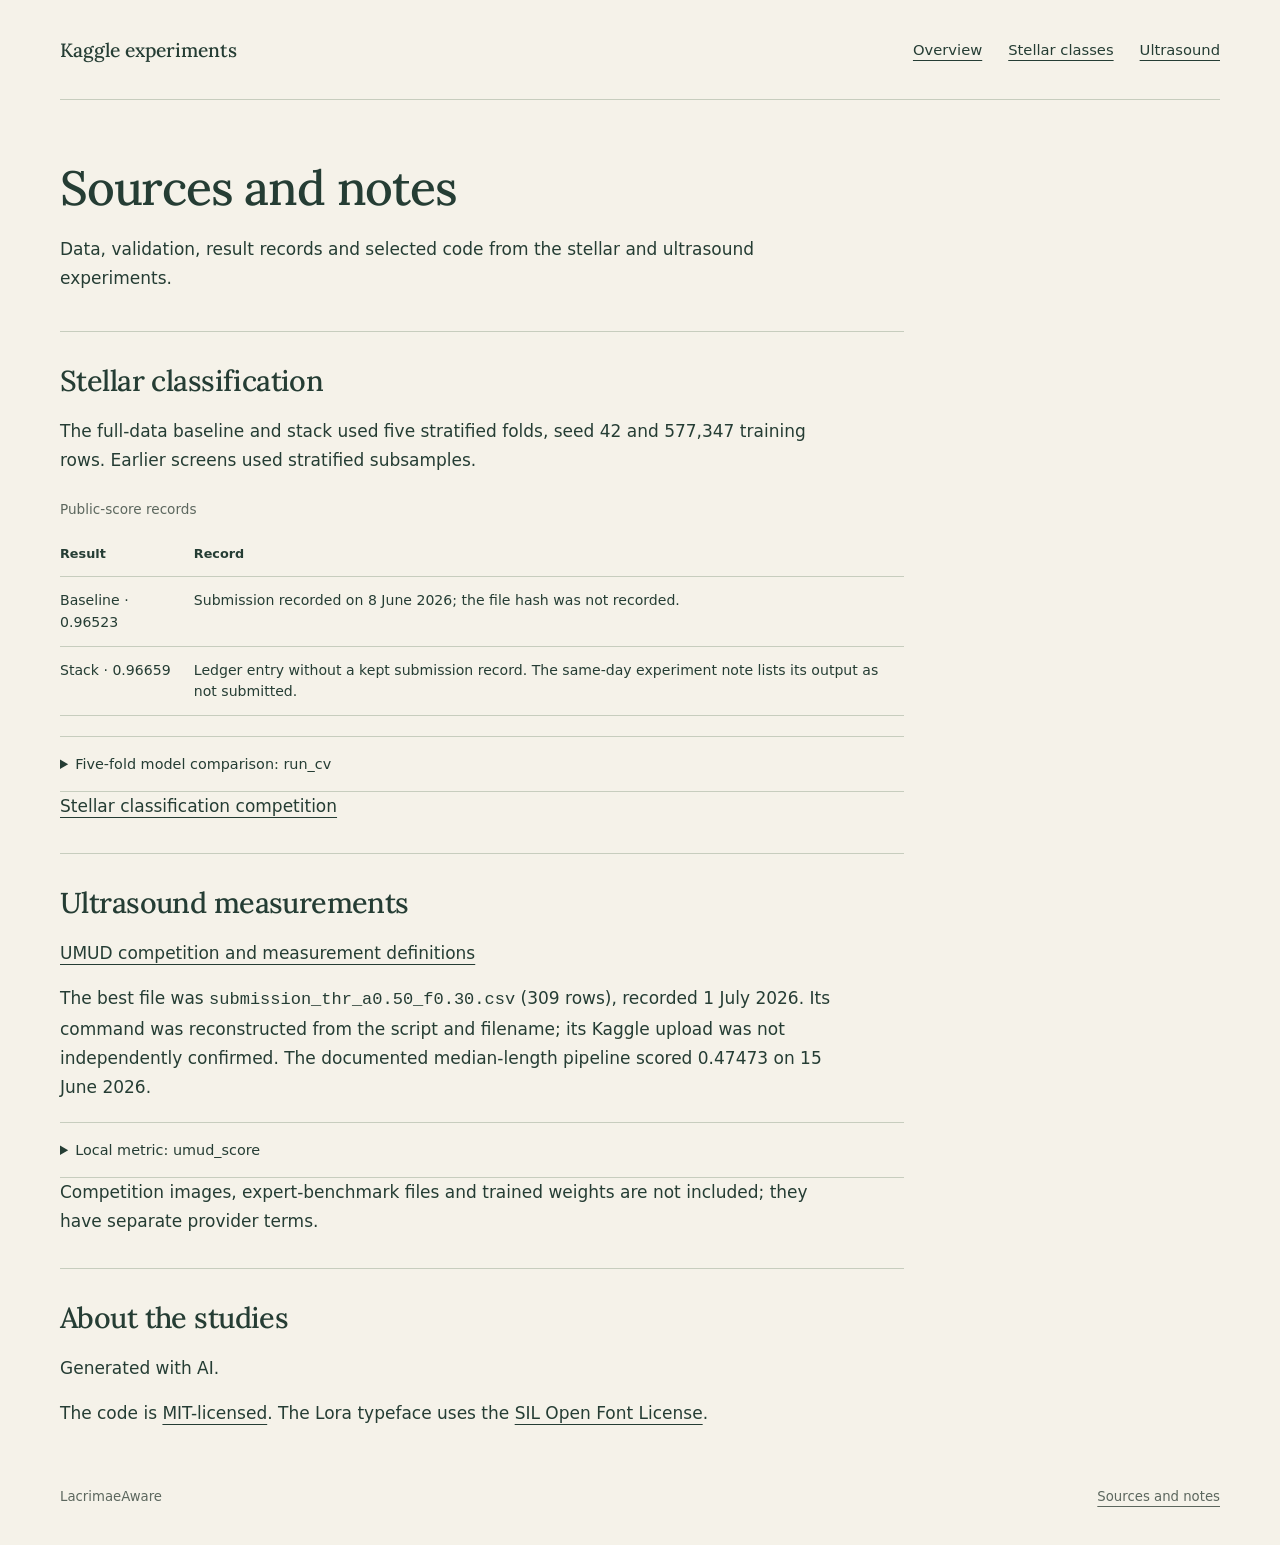
==== site/sources.html @ 08f83b0c "Present stellar and ultrasound experiments with source records" ====
<!doctype html>
<html lang="en"><head><meta charset="utf-8"><meta name="viewport" content="width=device-width,initial-scale=1"><title>Source notes · Kaggle experiments</title><meta name="description" content="Kaggle projects for learning classification, image measurement and game-agent techniques."><link rel="stylesheet" href="style.css"></head><body><a class="skip" href="#content">Skip to the study</a><header class="wrap mast"><a class="brand" href="index.html">Kaggle experiments</a><nav aria-label="Studies"><a href="index.html">Overview</a><a href="stellar.html">Stellar classes</a><a href="ultrasound.html">Ultrasound</a></nav></header><main class="wrap" id="content"><header class="source-intro"><h1>Sources and notes</h1><p>Data, validation, result records and selected code from the stellar and ultrasound experiments.</p></header><section class="source-section" id="stellar"><h2>Stellar classification</h2><p>The full-data baseline and stack used five stratified folds, seed 42 and 577,347 training rows. Earlier screens used stratified subsamples.</p><div class="table-wrap" tabindex="0" role="region" aria-label="Stellar public-score records"><table><caption>Public-score records</caption><thead><tr><th scope="col">Result</th><th scope="col">Record</th></tr></thead><tbody><tr><th scope="row">Baseline · 0.96523</th><td>Submission recorded on 8 June 2026; the file hash was not recorded.</td></tr><tr><th scope="row">Stack · 0.96659</th><td>Ledger entry without a kept submission record. The same-day experiment note lists its output as not submitted.</td></tr></tbody></table></div><details><summary>Five-fold model comparison: run_cv</summary><pre><code>def run_cv(cfg, X, y, X_test, classes):
    &quot;&quot;&quot;StratifiedKFold CV. Returns OOF probabilities, mean test probabilities,
    and the out-of-fold balanced accuracy.&quot;&quot;&quot;
    n_class = len(classes)
    oof = np.zeros((len(X), n_class))
    test_pred = np.zeros((len(X_test), n_class))

    skf = StratifiedKFold(n_splits=cfg.n_folds, shuffle=True, random_state=cfg.seed)
    for fold, (tr_idx, va_idx) in enumerate(skf.split(X, y), 1):
        X_tr, X_va = X.iloc[tr_idx], X.iloc[va_idx]
        y_tr, y_va = y[tr_idx], y[va_idx]

        model = lgb.LGBMClassifier(**cfg.params)
        model.fit(
            X_tr, y_tr,
            eval_set=[(X_va, y_va)],
            eval_metric=&quot;multi_logloss&quot;,
            callbacks=[lgb.early_stopping(100, verbose=False), lgb.log_evaluation(0)],
        )
        oof[va_idx] = model.predict_proba(X_va)
        test_pred += model.predict_proba(X_test) / cfg.n_folds
        fold_score = balanced_accuracy_score(y_va, oof[va_idx].argmax(1))
        print(f&quot;fold {fold}: balanced accuracy {fold_score:.4f} &quot;
              f&quot;(best_iter {model.best_iteration_})&quot;)

    oof_score = balanced_accuracy_score(y, oof.argmax(1))
    print(f&quot;OOF balanced accuracy: {oof_score:.4f}&quot;)
    return oof, test_pred, oof_score</code></pre></details><p><a href="https://www.kaggle.com/competitions/playground-series-s6e6">Stellar classification competition</a></p></section><section class="source-section" id="ultrasound"><h2>Ultrasound measurements</h2>
<p><a href="https://www.kaggle.com/competitions/umud-challenge-muscle-architecture-in-ultrasound-data/overview/description">UMUD competition and measurement definitions</a></p><p>The best file was <code>submission_thr_a0.50_f0.30.csv</code> (309 rows), recorded 1 July 2026. Its command was reconstructed from the script and filename; its Kaggle upload was not independently confirmed. The documented median-length pipeline scored 0.47473 on 15 June 2026.</p><details><summary>Local metric: umud_score</summary><pre><code>def umud_score(
    solution: pd.DataFrame,
    submission: pd.DataFrame,
    row_id_column_name: str = &quot;image_id&quot;,
) -&gt; float:
    &quot;&quot;&quot;Compute the UMUD Score, lower is better.&quot;&quot;&quot;
    if row_id_column_name not in solution.columns:
        raise MetricInputError(f&quot;Solution is missing &#x27;{row_id_column_name}&#x27;.&quot;)
    if row_id_column_name not in submission.columns:
        raise MetricInputError(f&quot;Submission is missing &#x27;{row_id_column_name}&#x27;.&quot;)

    for col in TARGET_COLUMNS:
        if col not in solution.columns:
            raise MetricInputError(f&quot;Solution is missing &#x27;{col}&#x27;.&quot;)
        if col not in submission.columns:
            raise MetricInputError(f&quot;Submission is missing &#x27;{col}&#x27;.&quot;)

    if solution[row_id_column_name].duplicated().any():
        raise MetricInputError(&quot;Solution contains duplicate IDs.&quot;)
    if submission[row_id_column_name].duplicated().any():
        raise MetricInputError(&quot;Submission contains duplicate IDs.&quot;)

    merged = solution.merge(
        submission,
        on=row_id_column_name,
        how=&quot;inner&quot;,
        suffixes=(&quot;_true&quot;, &quot;_pred&quot;),
    )
    if len(merged) != len(solution):
        raise MetricInputError(f&quot;Submission is missing {len(solution) - len(merged)} rows.&quot;)

    primary = 0.0
    secondary = 0.0
    tertiary = 0.0
    weight_sum = float(sum(WEIGHTS[col] for col in TARGET_COLUMNS))

    for col in TARGET_COLUMNS:
        pred_col = f&quot;{col}_pred&quot;
        true_col = f&quot;{col}_true&quot;
        merged[pred_col] = pd.to_numeric(merged[pred_col], errors=&quot;coerce&quot;)
        if merged[pred_col].isna().any():
            raise MetricInputError(f&quot;Column &#x27;{col}&#x27; contains missing or non-numeric values.&quot;)

        y_true = merged[true_col].to_numpy(dtype=float)
        y_pred = merged[pred_col].to_numpy(dtype=float)
        if not np.isfinite(y_pred).all():
            raise MetricInputError(f&quot;Column &#x27;{col}&#x27; contains infinite values.&quot;)

        err = y_pred - y_true
        normalized_abs = np.abs(err) / TOLERANCES[col]
        normalized_sq = (err / TOLERANCES[col]) ** 2
        weight = WEIGHTS[col]

        primary += weight * float(np.mean(normalized_abs))
        secondary += weight * float(np.median(normalized_abs))
        tertiary += weight * float(np.sqrt(np.mean(normalized_sq)))

    primary /= weight_sum
    secondary /= weight_sum
    tertiary /= weight_sum
    return primary + EPS_SECONDARY * secondary + EPS_TERTIARY * tertiary</code></pre></details><p>Competition images, expert-benchmark files and trained weights are not included; they have separate provider terms.</p></section><section class="source-section" id="about"><h2>About the studies</h2><p>Generated with AI.</p><p>The code is <a href="licenses/MIT.txt">MIT-licensed</a>. The Lora typeface uses the <a href="licenses/OFL-Lora.txt">SIL Open Font License</a>.</p></section></main><footer class="wrap foot"><span>LacrimaeAware</span><a href="sources.html">Sources and notes</a></footer></body></html>
---- site/style.css ----
@font-face{font-family:Lora;src:url("fonts/Lora.ttf") format("truetype");font-weight:400 700;font-display:swap}
:root{--paper:#f5f2e9;--ink:#253d34;--muted:#5c675e;--line:#c7cdbe;--green:#456c53;--rust:#9a543c;--wash:#ebeede;color:var(--ink);background:var(--paper);font-family:system-ui,-apple-system,BlinkMacSystemFont,"Segoe UI",sans-serif;font-synthesis:none;color-scheme:light}
*{box-sizing:border-box}html{scroll-behavior:smooth;scroll-padding-top:24px}body{margin:0;font-size:17px;line-height:1.7}::selection{background:#cbd8b5;color:#20372c}a{color:inherit;text-decoration-thickness:1px;text-underline-offset:5px}a:hover{color:var(--rust)}a:focus-visible,summary:focus-visible{outline:3px solid var(--rust);outline-offset:5px}h1,h2,h3{font-family:Lora,Georgia,serif;font-weight:500;line-height:1.15;text-wrap:balance;margin:0}h1{font-size:clamp(2.55rem,5.1vw,4.6rem);letter-spacing:-.025em}h2{font-size:clamp(1.8rem,3.3vw,2.65rem);letter-spacing:-.02em}h3{font-size:1.35rem}p,figure{margin:0}p+p{margin-top:1rem}.wrap{width:min(1160px,calc(100% - 96px));margin-inline:auto}.mast{display:flex;justify-content:space-between;align-items:center;gap:32px;min-height:100px;border-bottom:1px solid var(--line)}.brand{font:500 1.2rem Lora,Georgia,serif;text-decoration:none}.mast nav{display:flex;gap:26px;font-size:.92rem}.mast [aria-current=page]{text-decoration-thickness:2px}.skip{position:absolute;left:20px;top:-100px;background:var(--paper);padding:10px;z-index:10}.skip:focus{top:12px}.opening{display:grid;grid-template-columns:.9fr 1.1fr;align-items:center;gap:70px;padding:72px 0 66px}.opening .intro{max-width:31rem}.opening h1+p{margin-top:25px;font-size:1.08rem;color:var(--muted);max-width:31rem}.opening .read-link{display:inline-block;margin-top:26px}.figure{min-width:0;padding:22px 0;border-block:1px solid var(--line)}.figure-title{font-family:Lora,Georgia,serif;font-size:1.3rem;line-height:1.35}.figure-unit{font-size:.85rem;color:var(--muted);margin-top:5px}.figure figcaption{font-size:.84rem;line-height:1.55;color:var(--muted);margin-top:15px}.dot-plot{margin-top:20px}.plot-row{display:grid;grid-template-columns:118px minmax(80px,1fr) 70px;gap:14px;align-items:center;min-height:55px;font-size:.88rem}.plot-label{line-height:1.3}.plot-value{font-variant-numeric:tabular-nums;text-align:right;color:var(--ink)}.dot-track{position:relative;height:44px;border-bottom:1px solid #d4d8ca}.dot-track:before{content:"";position:absolute;left:16.667%;top:0;bottom:0;width:1px;background:#d4d8ca}.dot{position:absolute;width:12px;height:12px;left:var(--x);top:16px;transform:translateX(-50%);border-radius:50%;background:var(--green)}.dot.best{background:var(--rust);width:14px;height:14px;top:15px}.dot-axis{display:grid;grid-template-columns:118px minmax(80px,1fr) 70px;gap:14px;font-size:.75rem;color:var(--muted);margin-top:9px}.axis-values{position:relative;height:23px}.axis-values span{position:absolute;transform:translateX(-50%)}.study-index{border-top:1px solid var(--line);padding:12px 0 70px}.study-entry{display:grid;grid-template-columns:1fr 1fr;gap:70px;padding:34px 0;border-bottom:1px solid var(--line)}.study-entry h2 a{text-decoration:none}.study-entry h2 a:hover{text-decoration:underline}.study-entry p{color:var(--muted);max-width:39rem}.study-entry .entry-link{display:inline-block;margin-top:12px;color:var(--ink)}.chapters{display:flex;flex-wrap:wrap;gap:12px 28px;padding:17px 0;border-block:1px solid var(--line);font-size:.87rem}.chapter{display:grid;grid-template-columns:240px minmax(0,1fr);gap:70px;padding:55px 0;border-bottom:1px solid var(--line)}.chapter h2{font-size:1.95rem}.chapter-body{max-width:73ch;min-width:0}.chapter-body>p+p{margin-top:1rem}.chapter-body h3{margin:30px 0 15px}.chapter-body ul{padding-left:20px;margin:18px 0}.chapter-body li{margin:9px 0}.table-wrap{overflow:auto;max-width:100%;margin-top:24px;scrollbar-color:#7a8c70 #e7e9df}table{border-collapse:collapse;width:100%;font-size:.88rem;line-height:1.5;font-variant-numeric:tabular-nums}caption{text-align:left;color:var(--muted);font-size:.85rem;margin-bottom:12px}th,td{padding:13px 12px 13px 0;vertical-align:top;border-bottom:1px solid var(--line);text-align:left}thead th{font-weight:600;font-size:.8rem}tbody th{font-weight:500}.number{text-align:right;white-space:nowrap}.short-table{max-width:550px}.short-table td:last-child{text-align:right}.quiet{color:var(--muted);font-size:.9rem}.comparison{margin-top:23px;padding:20px 0;border-block:1px solid var(--line);display:grid;grid-template-columns:1fr 1fr;gap:25px}.comparison h3{font-size:1.1rem;margin:0 0 8px}.comparison p{font-size:.91rem}.trend{display:block;width:100%;height:auto;margin-top:15px;overflow:visible}.trend text{font-family:system-ui,-apple-system,"Segoe UI",sans-serif;fill:var(--muted);font-size:17px}.trend .value{fill:var(--ink);font-size:18px;font-variant-numeric:tabular-nums}.trend .grid{stroke:#d5d9cc;stroke-width:1}.trend .line{fill:none;stroke:var(--green);stroke-width:3}.trend .point{fill:var(--green)}.trend .final{fill:var(--rust)}.next-study{display:flex;justify-content:space-between;gap:20px;padding:35px 0}.foot{display:flex;justify-content:space-between;gap:20px;padding:26px 0 38px;font-size:.83rem;color:var(--muted)}.source-intro{padding:60px 0 38px;max-width:67ch}.source-intro h1{font-size:3rem;margin-bottom:20px}.source-section{max-width:78ch;padding:32px 0;border-top:1px solid var(--line)}.source-section h2{font-size:1.8rem;margin-bottom:20px}.source-section p{max-width:72ch}.source-section details{margin-top:20px;border-block:1px solid var(--line);padding:15px 0}.source-section summary{cursor:pointer;font-size:.9rem}pre{font-size:.82rem;line-height:1.65;overflow:auto;background:#e9ede2;padding:22px;color:#263c30;tab-size:4;scrollbar-color:#7a8c70 #e7e9df}code{font-family:ui-monospace,SFMono-Regular,Consolas,monospace}.hash{overflow-wrap:anywhere}.source-note{margin:32px 0 44px;font-size:.85rem;color:var(--muted)}
@media(max-width:1000px){.wrap{width:calc(100% - 64px)}.opening{gap:40px;padding-top:50px}.chapter{grid-template-columns:190px minmax(0,1fr);gap:40px}.study-entry{gap:40px}.plot-row,.dot-axis{grid-template-columns:100px minmax(70px,1fr) 68px;gap:10px}}
@media(max-width:700px){body{font-size:16px}.wrap{width:calc(100% - 40px)}.mast{min-height:102px;flex-direction:column;align-items:flex-start;justify-content:center;gap:11px}.mast nav{gap:22px;font-size:.83rem}.opening{grid-template-columns:1fr;gap:32px;padding:40px 0}.opening .intro{max-width:36rem}.opening h1+p{font-size:1rem;margin-top:18px}.opening .read-link{margin-top:17px}.figure{padding:18px 0}.plot-row{grid-template-columns:112px minmax(70px,1fr) 64px;gap:10px;min-height:48px}.dot-axis{grid-template-columns:112px minmax(70px,1fr) 64px;gap:10px}.plot-label{font-size:.85rem}.dot-axis{font-size:.75rem}.study-entry{grid-template-columns:1fr;gap:18px;padding:28px 0}.study-entry h2{font-size:1.9rem}.study-index{padding-bottom:35px}.chapter{grid-template-columns:1fr;gap:22px;padding:36px 0}.chapter h2{font-size:1.75rem}.chapters{gap:12px 22px}.comparison{gap:20px}.trend text{font-size:25px}.trend .value{font-size:25px}.figure figcaption{font-size:.82rem}.table-wrap{margin-top:20px}.next-study,.foot{font-size:.8rem;gap:15px}.source-intro{padding-top:40px}.source-intro h1{font-size:2.4rem}.source-section h2{font-size:1.6rem}pre{font-size:.78rem;padding:16px}.source-section{padding:28px 0}}
@media(prefers-reduced-motion:reduce){html{scroll-behavior:auto}}

.score-table td:last-child,.score-table thead th:last-child{text-align:right;white-space:nowrap}
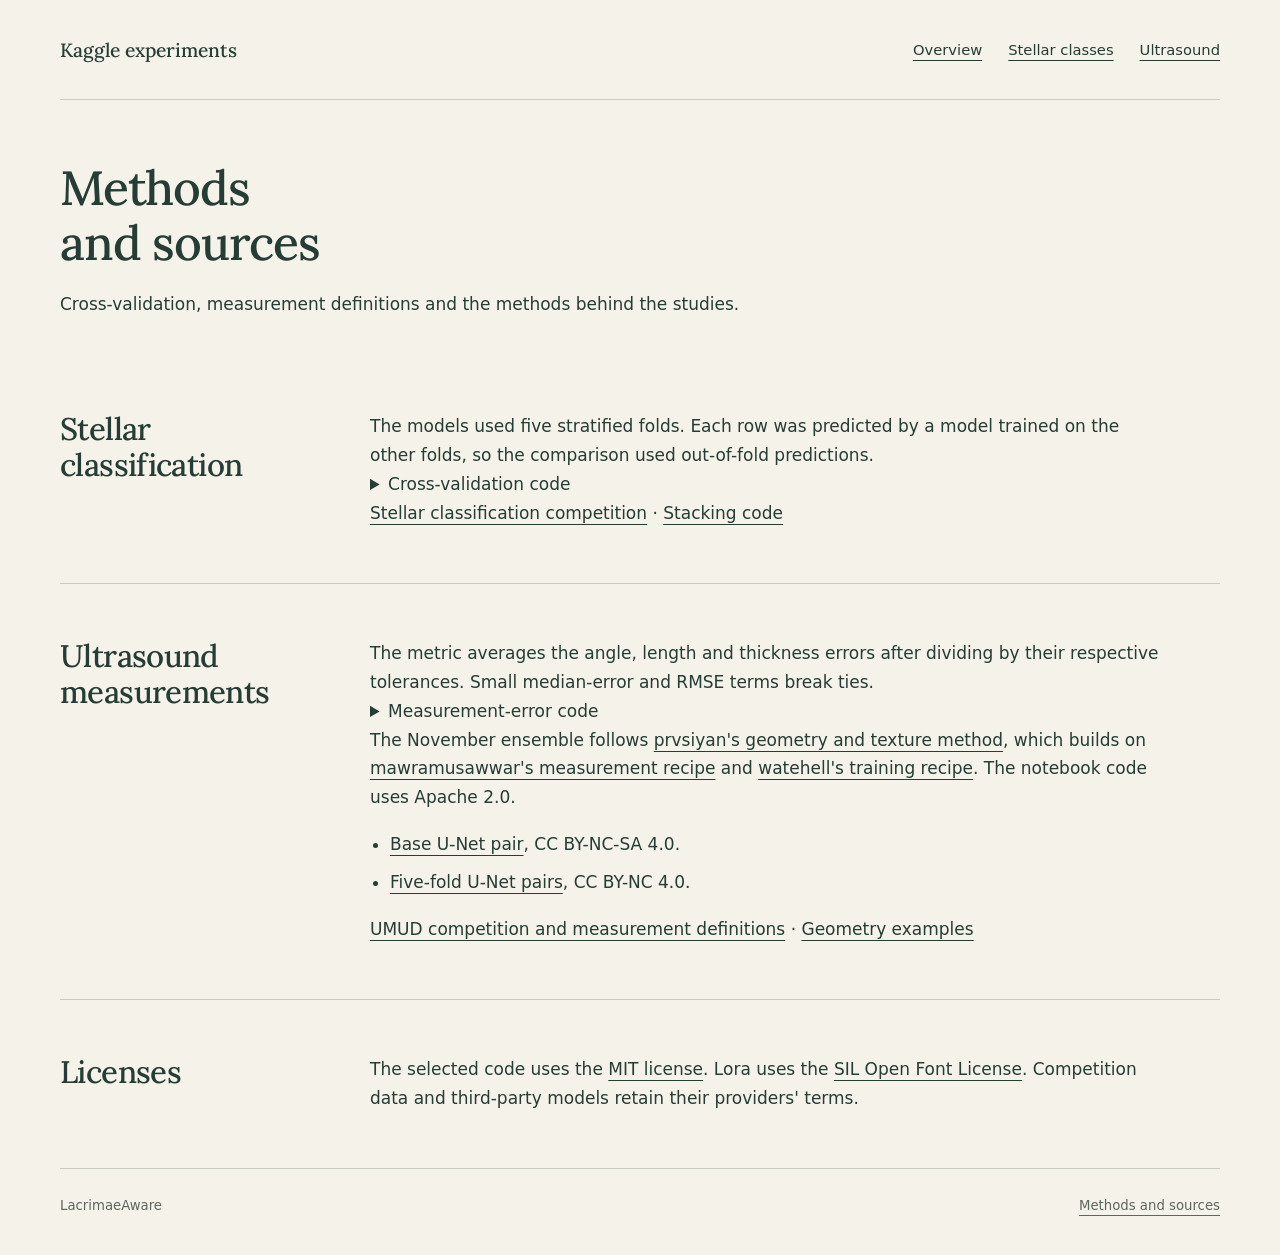
==== commit ddab62bd: "Simplify study notes and add the November ultrasound result" ====
--- a/site/sources.html
+++ b/site/sources.html
@@ -1,5 +1,14 @@
 <!doctype html>
-<html lang="en"><head><meta charset="utf-8"><meta name="viewport" content="width=device-width,initial-scale=1"><title>Source notes · Kaggle experiments</title><meta name="description" content="Kaggle projects for learning classification, image measurement and game-agent techniques."><link rel="stylesheet" href="style.css"></head><body><a class="skip" href="#content">Skip to the study</a><header class="wrap mast"><a class="brand" href="index.html">Kaggle experiments</a><nav aria-label="Studies"><a href="index.html">Overview</a><a href="stellar.html">Stellar classes</a><a href="ultrasound.html">Ultrasound</a></nav></header><main class="wrap" id="content"><header class="source-intro"><h1>Sources and notes</h1><p>Data, validation, result records and selected code from the stellar and ultrasound experiments.</p></header><section class="source-section" id="stellar"><h2>Stellar classification</h2><p>The full-data baseline and stack used five stratified folds, seed 42 and 577,347 training rows. Earlier screens used stratified subsamples.</p><div class="table-wrap" tabindex="0" role="region" aria-label="Stellar public-score records"><table><caption>Public-score records</caption><thead><tr><th scope="col">Result</th><th scope="col">Record</th></tr></thead><tbody><tr><th scope="row">Baseline · 0.96523</th><td>Submission recorded on 8 June 2026; the file hash was not recorded.</td></tr><tr><th scope="row">Stack · 0.96659</th><td>Ledger entry without a kept submission record. The same-day experiment note lists its output as not submitted.</td></tr></tbody></table></div><details><summary>Five-fold model comparison: run_cv</summary><pre><code>def run_cv(cfg, X, y, X_test, classes):
+<html lang="en">
+<head><meta charset="utf-8"><meta name="viewport" content="width=device-width,initial-scale=1">
+<title>Methods and sources · Kaggle experiments</title><meta name="description" content="Classification and ultrasound measurement experiments.">
+<link rel="stylesheet" href="style.css"></head>
+<body><a class="skip" href="#content">Skip to the study</a>
+<header class="wrap mast"><a class="brand" href="index.html">Kaggle experiments</a><nav aria-label="Studies"><a href="index.html">Overview</a><a href="stellar.html">Stellar classes</a><a href="ultrasound.html">Ultrasound</a></nav></header>
+<main class="wrap" id="content"><article>
+<header class="source-intro"><div class="intro"><h1>Methods<br>and sources</h1><p>Cross-validation, measurement definitions and the methods behind the studies.</p></div></header>
+<section class="chapter" id="stellar"><h2>Stellar classification</h2><div class="chapter-body"><p>The models used five stratified folds. Each row was predicted by a model trained on the other folds, so the comparison used out-of-fold predictions.</p>
+<details><summary>Cross-validation code</summary><pre><code>def run_cv(cfg, X, y, X_test, classes):
     &quot;&quot;&quot;StratifiedKFold CV. Returns OOF probabilities, mean test probabilities,
     and the out-of-fold balanced accuracy.&quot;&quot;&quot;
     n_class = len(classes)
@@ -26,8 +35,10 @@
 
     oof_score = balanced_accuracy_score(y, oof.argmax(1))
     print(f&quot;OOF balanced accuracy: {oof_score:.4f}&quot;)
-    return oof, test_pred, oof_score</code></pre></details><p><a href="https://www.kaggle.com/competitions/playground-series-s6e6">Stellar classification competition</a></p></section><section class="source-section" id="ultrasound"><h2>Ultrasound measurements</h2>
-<p><a href="https://www.kaggle.com/competitions/umud-challenge-muscle-architecture-in-ultrasound-data/overview/description">UMUD competition and measurement definitions</a></p><p>The best file was <code>submission_thr_a0.50_f0.30.csv</code> (309 rows), recorded 1 July 2026. Its command was reconstructed from the script and filename; its Kaggle upload was not independently confirmed. The documented median-length pipeline scored 0.47473 on 15 June 2026.</p><details><summary>Local metric: umud_score</summary><pre><code>def umud_score(
+    return oof, test_pred, oof_score</code></pre></details>
+<p><a href="https://www.kaggle.com/competitions/playground-series-s6e6">Stellar classification competition</a> · <a href="https://github.com/LacrimaeAware/kaggle-experiments/blob/main/predicting-stellar-class/experiments6.py">Stacking code</a></p></div></section>
+<section class="chapter" id="ultrasound"><h2>Ultrasound measurements</h2><div class="chapter-body"><p>The metric averages the angle, length and thickness errors after dividing by their respective tolerances. Small median-error and RMSE terms break ties.</p>
+<details><summary>Measurement-error code</summary><pre><code>def umud_score(
     solution: pd.DataFrame,
     submission: pd.DataFrame,
     row_id_column_name: str = &quot;image_id&quot;,
@@ -87,4 +98,12 @@
     primary /= weight_sum
     secondary /= weight_sum
     tertiary /= weight_sum
-    return primary + EPS_SECONDARY * secondary + EPS_TERTIARY * tertiary</code></pre></details><p>Competition images, expert-benchmark files and trained weights are not included; they have separate provider terms.</p></section><section class="source-section" id="about"><h2>About the studies</h2><p>Generated with AI.</p><p>The code is <a href="licenses/MIT.txt">MIT-licensed</a>. The Lora typeface uses the <a href="licenses/OFL-Lora.txt">SIL Open Font License</a>.</p></section></main><footer class="wrap foot"><span>LacrimaeAware</span><a href="sources.html">Sources and notes</a></footer></body></html>
+    return primary + EPS_SECONDARY * secondary + EPS_TERTIARY * tertiary</code></pre></details>
+<p>The November ensemble follows <a href="https://www.kaggle.com/code/prvsiyan/trying-some-stuff-with-ultrasound-geometry">prvsiyan's geometry and texture method</a>, which builds on <a href="https://www.kaggle.com/code/mawramusawwar/umud-two-u-nets-texture-angle-lb-0-30652">mawramusawwar's measurement recipe</a> and <a href="https://www.kaggle.com/code/watehell/ans-is-simple-physical-scale-u-net-geometry">watehell's training recipe</a>. The notebook code uses Apache 2.0.</p>
+<ul><li><a href="https://www.kaggle.com/datasets/watehell/umud-r34-unet-weights">Base U-Net pair</a>, CC BY-NC-SA 4.0.</li><li><a href="https://www.kaggle.com/datasets/prvsiyan/umud-r34-5fold-unet-weights">Five-fold U-Net pairs</a>, CC BY-NC 4.0.</li></ul>
+<p><a href="https://www.kaggle.com/competitions/umud-challenge-muscle-architecture-in-ultrasound-data/overview/description">UMUD competition and measurement definitions</a> · <a href="https://github.com/LacrimaeAware/kaggle-experiments/blob/main/umud-muscle-architecture/mask_geometry.py">Geometry examples</a></p>
+</div></section>
+<section class="chapter"><h2>Licenses</h2><div class="chapter-body"><p>The selected code uses the <a href="licenses/MIT.txt">MIT license</a>. Lora uses the <a href="licenses/OFL-Lora.txt">SIL Open Font License</a>. Competition data and third-party models retain their providers' terms.</p></div></section>
+</article></main>
+<footer class="wrap foot"><span>LacrimaeAware</span><a href="sources.html">Methods and sources</a></footer>
+</body></html>
